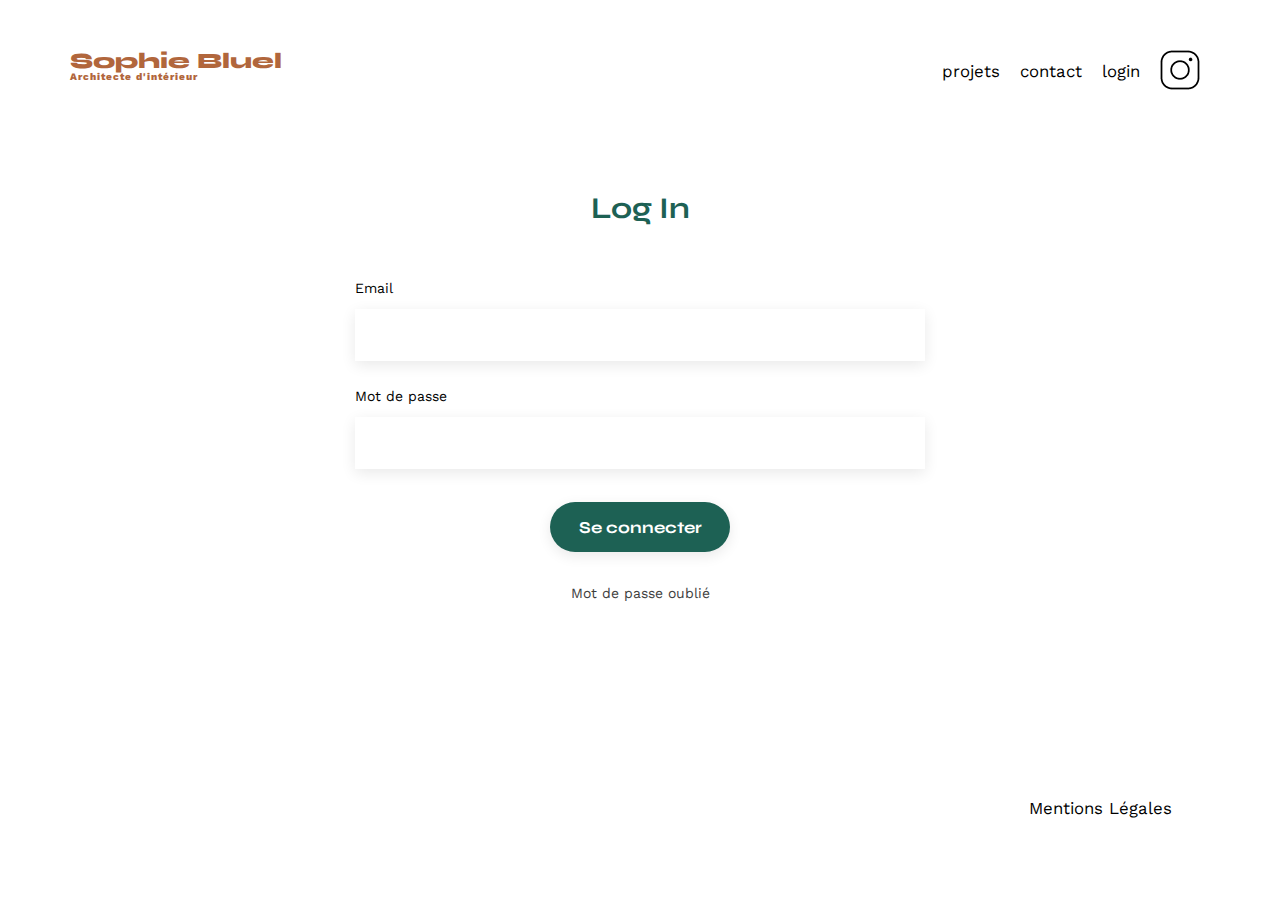
==== login.html @ 1af4a3a5 "Ajout Login Systeme" ====
<!DOCTYPE html>
<html lang="fr">
<head>
	<meta charset="UTF-8">
	<title>Sophie Bluel - Architecte d'intérieur</title>
	<meta name="viewport" content="width=device-width, initial-scale=1.0">
	<link rel="preconnect" href="https://fonts.googleapis.com">
	<link rel="preconnect" href="https://fonts.gstatic.com" crossorigin>
	<link href="https://fonts.googleapis.com/css2?family=Syne:wght@700;800&family=Work+Sans&display=swap" rel="stylesheet">
	<meta name="description" content="">
	<link rel="stylesheet" href="./assets/login.css">
	<script type="module" src="./assets/login.js"></script>
</head>
<body>
<header>
	<h1>Sophie Bluel <span>Architecte d'intérieur</span></h1>
	<nav>
		<ul>
			<li>projets</li>
			<li>contact</li>
			<li>login</li>
			<li><img src="./assets/icons/instagram.png" alt="Instagram"></li>
		</ul>
	</nav>
</header>
<main>
	<section id="login">
        <h2>Log In</h2>
		<form action="#" method="post">
			<label for="email">Email</label>
			<input type="email" name="email" id="email">
			<label for="password">Mot de passe</label>
			<input type="password" name="password" id="password">
			<input type="submit" value="Se connecter">
		</form>
		<nav>
			<a href="">Mot de passe oublié</a>
		</nav>
    </section>
</main>

<footer>
	<nav>
		<ul>
			<li>Mentions Légales</li>
		</ul>
	</nav>
</footer>
</body>
</html>
---- assets/login.css ----
/* http://meyerweb.com/eric/tools/css/reset/
   v2.0 | 20110126
   License: none (public domain)
*/

html, body, div, span, applet, object, iframe,
h1, h2, h3, h4, h5, h6, p, blockquote, pre,
a, abbr, acronym, address, big, cite, code,
del, dfn, em, img, ins, kbd, q, s, samp,
small, strike, strong, sub, sup, tt, var,
b, u, i, center,
dl, dt, dd, ol, ul, li,
fieldset, form, label, legend,
table, caption, tbody, tfoot, thead, tr, th, td,
article, aside, canvas, details, embed,
figure, figcaption, footer, header, hgroup,
menu, nav, output, ruby, section, summary,
time, mark, audio, video {
	margin: 0;
	padding: 0;
	border: 0;
	font-size: 100%;
	font: inherit;
	vertical-align: baseline;
}
/* HTML5 display-role reset for older browsers */
article, aside, details, figcaption, figure,
footer, header, hgroup, menu, nav, section {
	display: block;
}
body {
	line-height: 1;
}
ol, ul {
	list-style: none;
}
a {
	color: inherit;
	text-decoration: none;
}
blockquote, q {
	quotes: none;
}
blockquote:before, blockquote:after,
q:before, q:after {
	content: '';
	content: none;
}
table {
	border-collapse: collapse;
	border-spacing: 0;
}
/** end reset css**/
body {
	max-width: 1140px;
	margin:auto;
	font-family: 'Work Sans' ;
	font-size: 14px;
}
header {
	display: flex;
	justify-content: space-between;
	margin: 50px 0
}
main {
	margin-top: 100px;
	margin-bottom: 200px;
}
section {
	margin: 50px 0
}

h1{
	display: flex;
	flex-direction: column;
	font-family: 'Syne';
	font-size: 22px;
	font-weight: 800;
	color: #B1663C
}

h1 > span {
	font-family: 'Work Sans';
	font-size:10px;
	letter-spacing: 0.1em;
;
}

h2{
	font-family: 'Syne';
	font-weight: 700;
	font-size: 30px;
	color: #1D6154
}
nav ul {
	display: flex;
	align-items: center;
	list-style-type: none;

}
nav li {
	padding: 0 10px;
	font-size: 1.2em;
}

li:hover {
	color: #B1663C;
}

#login {
	width: 50%;
	margin: auto;
}
#login > * {
	text-align: center;

}
#login h2{
	margin-bottom: 20px;
}
#login form {
	text-align: left;
	margin-top:30px;
	display: flex;
	flex-direction: column;
}

#login input {
	height: 50px;
	font-size: 1.2em;
	border: none;
	box-shadow: 0px 4px 14px rgba(0, 0, 0, 0.09);
}
#login label {
	margin: 2em 0 1em 0;
}
#login a {
	color: #3D3D3D;
}

input[type="submit"]{
	font-family: 'Syne';
	font-weight: 700;
	color: white;
	background-color: #1D6154;
	margin : 2em auto ;
	width: 180px;
	text-align: center;
	border-radius: 60px ;
}

footer nav ul {
	display: flex;
	justify-content: flex-end;
	margin: 2em
}
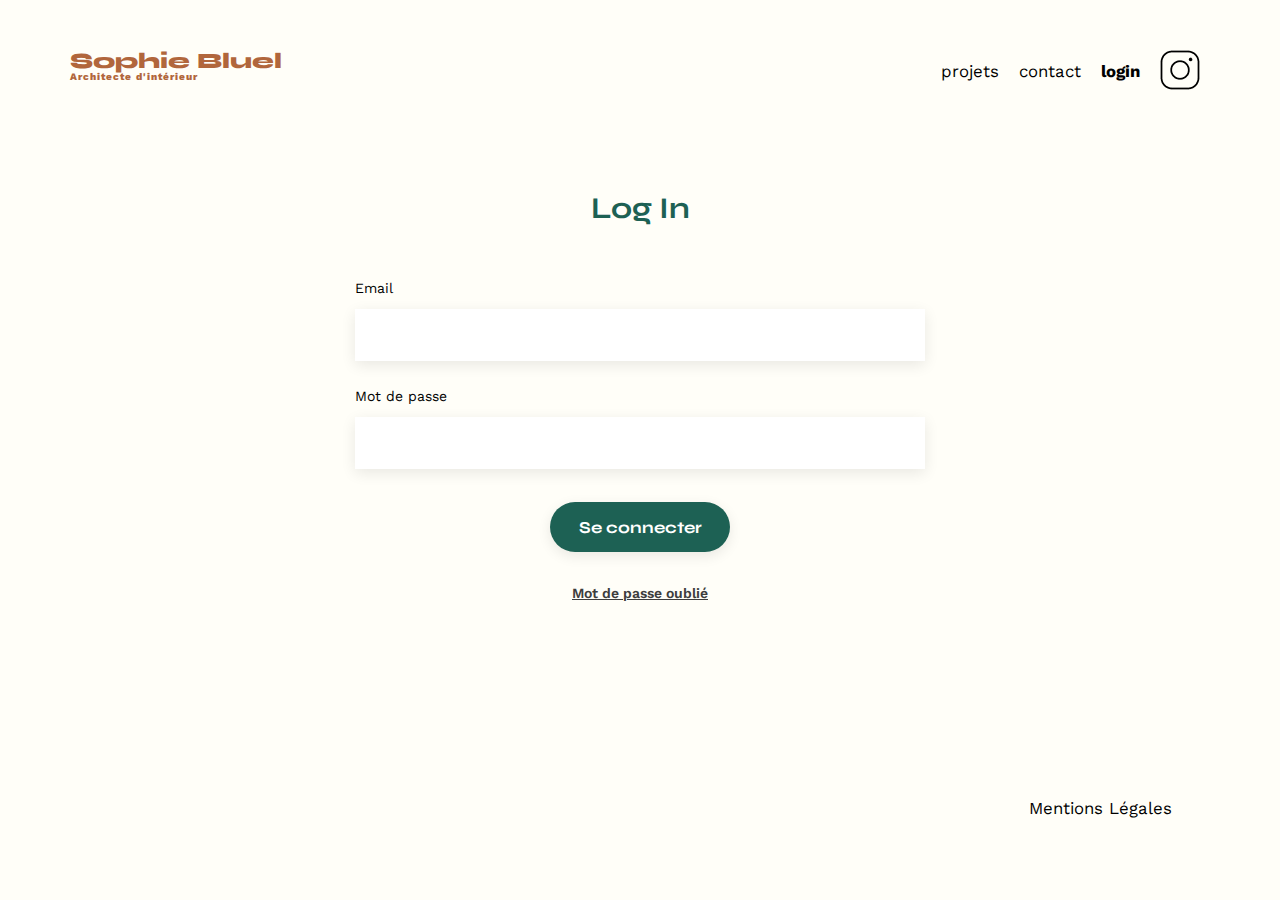
==== commit 2748eff3: "Modification Style Pages" ====
--- a/login.html
+++ b/login.html
@@ -18,7 +18,7 @@
 		<ul>
 			<li>projets</li>
 			<li>contact</li>
-			<li>login</li>
+			<li id="nav-login">login</li>
 			<li><img src="./assets/icons/instagram.png" alt="Instagram"></li>
 		</ul>
 	</nav>
@@ -34,7 +34,7 @@
 			<input type="submit" value="Se connecter">
 		</form>
 		<nav>
-			<a href="">Mot de passe oublié</a>
+			<a href="" class="forget">Mot de passe oublié</a>
 		</nav>
     </section>
 </main>
--- a/assets/login.css
+++ b/assets/login.css
@@ -56,6 +56,7 @@
 	margin:auto;
 	font-family: 'Work Sans' ;
 	font-size: 14px;
+	background-color: #FFFEF8;
 }
 header {
 	display: flex;
@@ -101,10 +102,15 @@
 nav li {
 	padding: 0 10px;
 	font-size: 1.2em;
+	cursor: pointer;
 }
 
 li:hover {
 	color: #B1663C;
+} 
+
+#nav-login {
+	font-weight: bold;
 }
 
 #login {
@@ -149,6 +155,11 @@
 	border-radius: 60px ;
 }
 
+.forget {
+	text-decoration: underline;
+	font-weight: 600;
+}
+
 footer nav ul {
 	display: flex;
 	justify-content: flex-end;
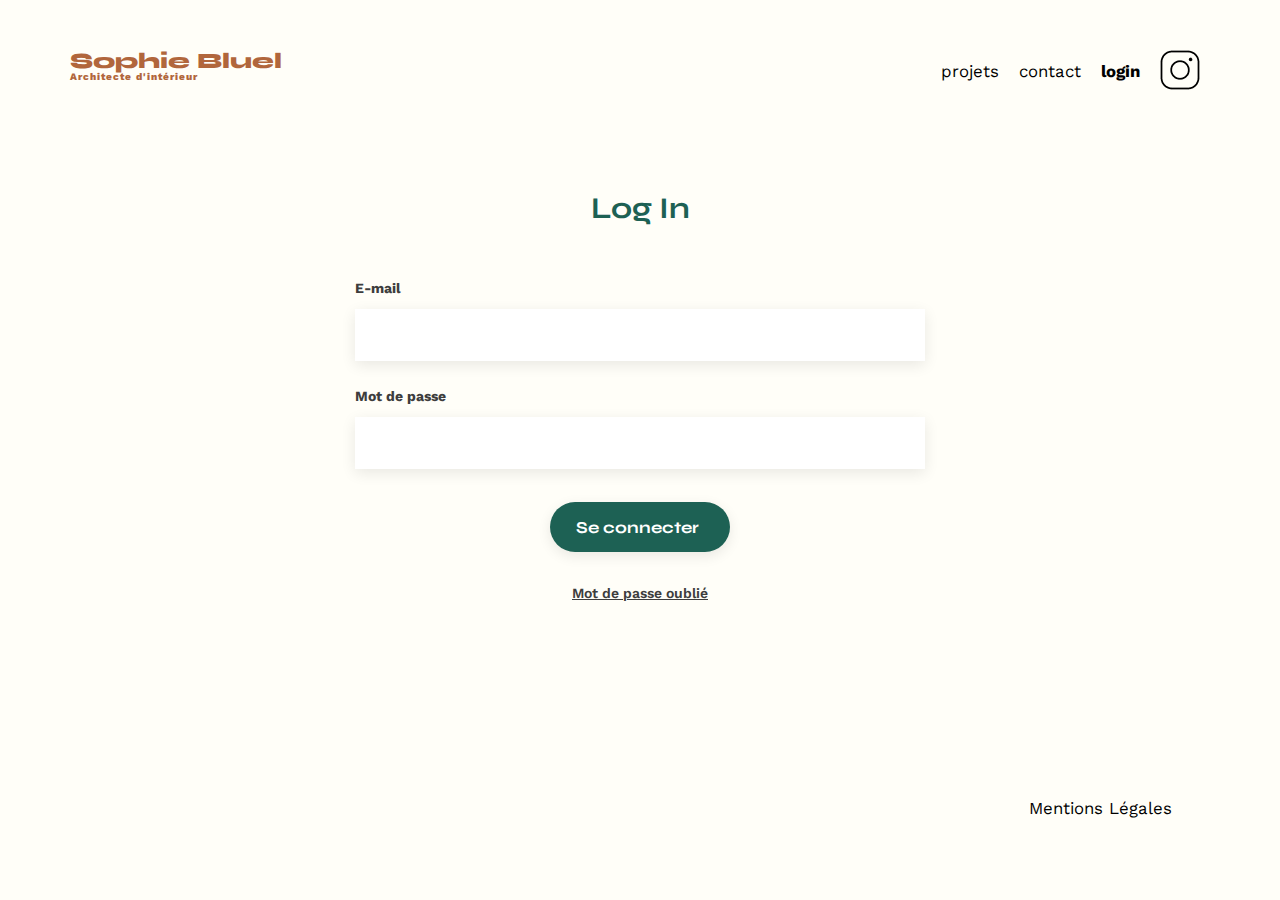
==== commit e5b5f421: "Correctif Login" ====
--- a/login.html
+++ b/login.html
@@ -27,11 +27,11 @@
 	<section id="login">
         <h2>Log In</h2>
 		<form action="#" method="post">
-			<label for="email">Email</label>
+			<label for="email">E-mail</label>
 			<input type="email" name="email" id="email">
 			<label for="password">Mot de passe</label>
 			<input type="password" name="password" id="password">
-			<input type="submit" value="Se connecter">
+			<input type="submit" value="Se connecter" class="login-submit">
 		</form>
 		<nav>
 			<a href="" class="forget">Mot de passe oublié</a>
--- a/assets/login.css
+++ b/assets/login.css
@@ -136,10 +136,23 @@
 	font-size: 1.2em;
 	border: none;
 	box-shadow: 0px 4px 14px rgba(0, 0, 0, 0.09);
+	padding-left: 15px;
+	color: #444444;
+	font-family: "Work Sans";
 }
+
 #login label {
 	margin: 2em 0 1em 0;
+	color: #3D3D3D;
+	font-weight: 700;
 }
+
+#login .login-submit {
+	padding-left: 0px;
+	font-family: "Syne";
+	color: #FFFFFF;
+}
+
 #login a {
 	color: #3D3D3D;
 }
